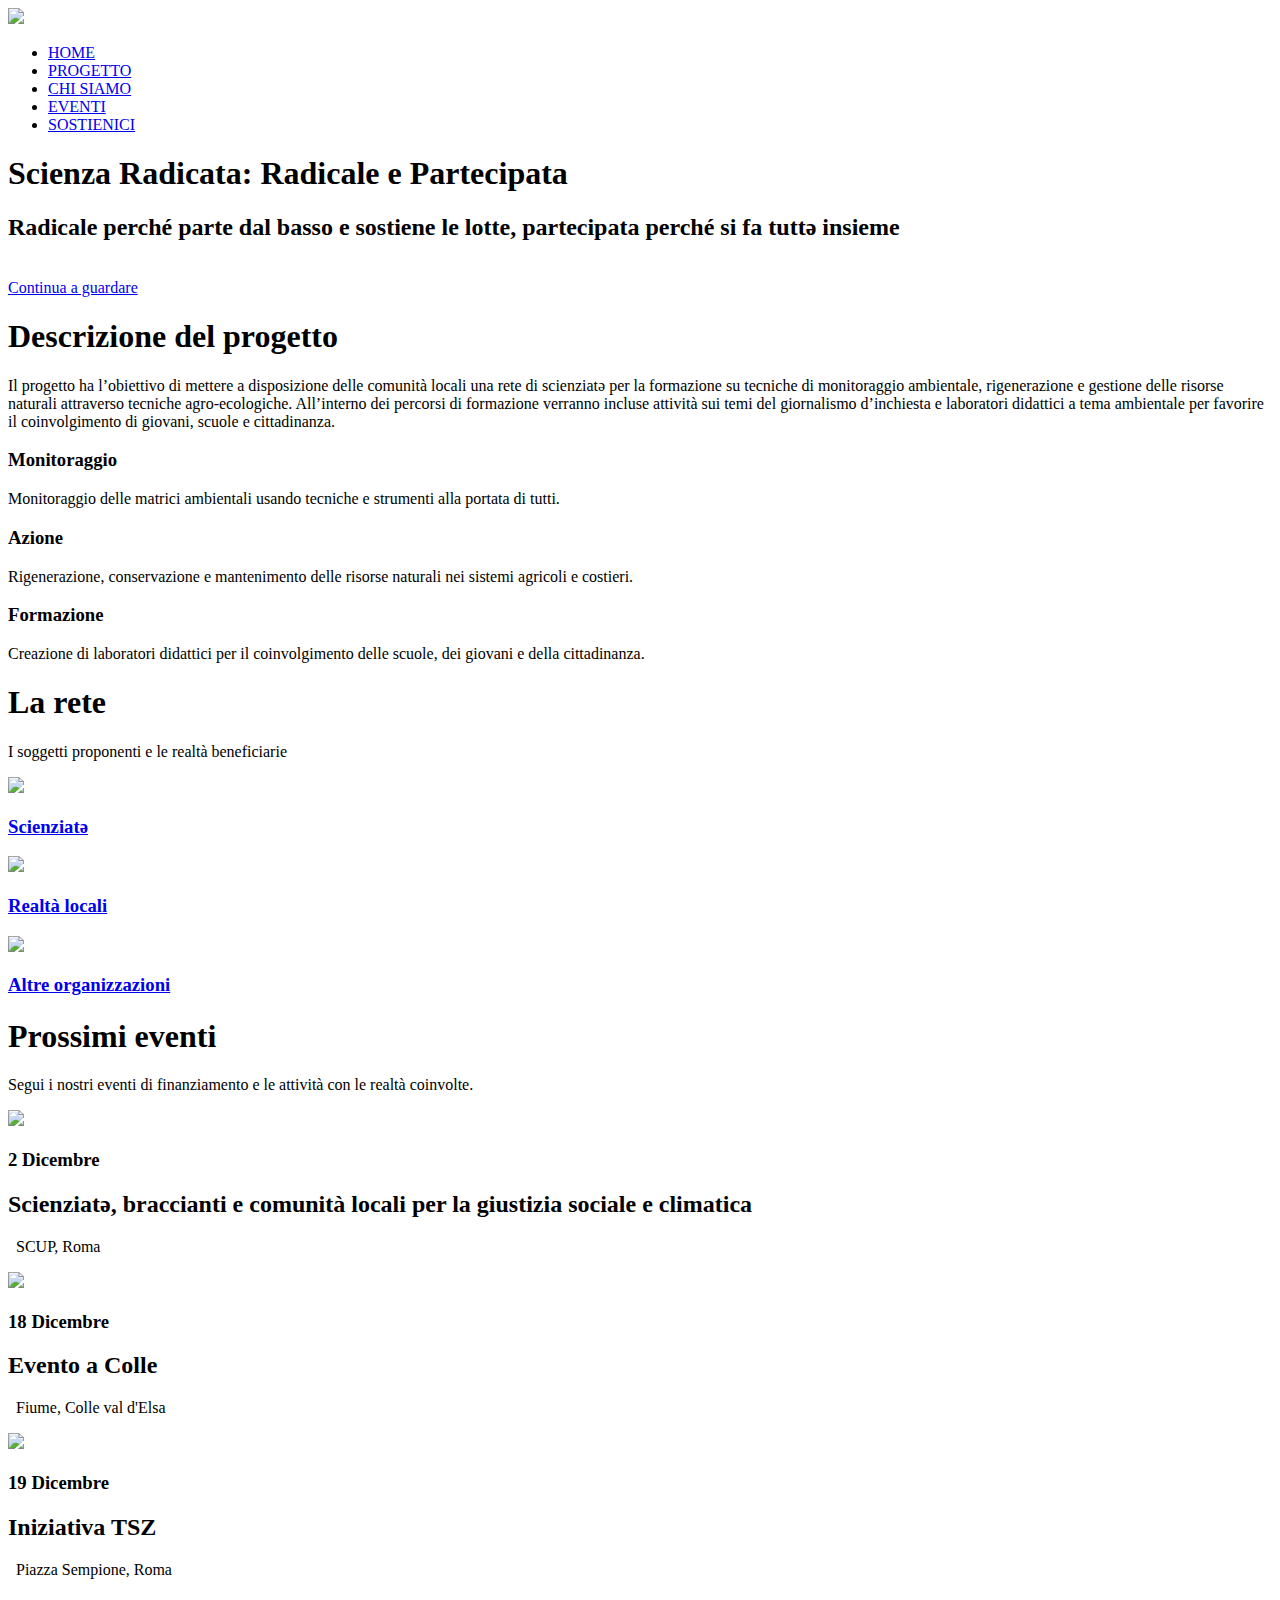
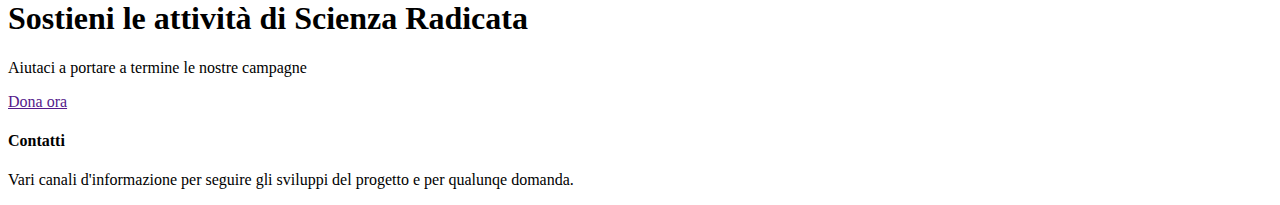
==== index.html @ 487b1993 "Adding newsletter consent" ====
<!DOCTYPE html>
<html>
<head>
    <meta name="viewport" content="with=device-width, initial-scale=1.0">
    <title>Scienza radicata</title>
    <link rel="stylesheet" href="style.css">
    <link rel="preconnect" href="https://fonts.googleapis.com">
<link rel="preconnect" href="https://fonts.gstatic.com" crossorigin>
<link rel="preconnect" href="https://fonts.googleapis.com">
<link rel="preconnect" href="https://fonts.gstatic.com" crossorigin>
<link rel="preconnect" href="https://fonts.googleapis.com">
<link rel="preconnect" href="https://fonts.gstatic.com" crossorigin>
<link href="https://fonts.googleapis.com/css2?family=Kalam:wght@300;400;700&family=Permanent+Marker&family=Ubuntu:wght@300;400;700&display=swap" rel="stylesheet">
<script src="https://kit.fontawesome.com/42b09b937d.js" crossorigin="anonymous"></script>
</head>
<body>
    <section class="header">
        <nav>
            <a href="index.html"><img src="images/logo_vero.png"></a>
            <div class="nav-links" id="navLinks">
               <i class="fas fa-times" onclick="hideMenu()"></i>
                <ul>
                    <li><a href="index.html">HOME</a></li>
                    <li><a href="project.html">PROGETTO</a></li>
                    <li><a href="about.html">CHI SIAMO</a></li>
                    <li><a href="events.html">EVENTI</a></li>
                    <li><a href="fundus.html">SOSTIENICI</a></li>
                </ul>
            </div>
            <i class="fas fa-bars" onclick="showMenu()"></i>
        </nav>
    <div class="text-box">
        <h1>Scienza Radicata: Radicale e Partecipata</h1>
        <h2>Radicale perché parte dal basso e sostiene le lotte, partecipata perché si fa tuttə insieme</h2>
        <br>
        <a href="index.html#target" class="hero-btn">Continua a guardare</a>
    </div>
    </section>

<!-----Progetto----->
<a id="target"></a>
<section class="progetto">
<h1>Descrizione del progetto</h1>
<p>Il progetto ha l’obiettivo di mettere a disposizione delle comunità locali una rete di scienziatə per la formazione su tecniche di monitoraggio ambientale,
    rigenerazione e gestione delle risorse naturali attraverso tecniche agro-ecologiche. All’interno dei percorsi di formazione verranno incluse attività sui 
    temi del giornalismo d’inchiesta e laboratori didattici a tema ambientale per favorire il coinvolgimento di giovani, scuole e cittadinanza.</p>
<div class="row">
    <div class="progetto-col">
        <h3>Monitoraggio</h3>
        <p>Monitoraggio delle matrici ambientali usando tecniche e strumenti alla portata di tutti.</p>
    </div>
    <div class="progetto-col">
        <h3>Azione</h3>
        <p>Rigenerazione, conservazione e mantenimento delle risorse naturali nei sistemi agricoli e costieri.</p>
    </div>
    <div class="progetto-col">
        <h3>Formazione</h3>
        <p>Creazione di laboratori didattici per il coinvolgimento delle scuole, dei giovani e della cittadinanza.</p>
    </div>
</div>
</section>

<!--------Chi siamo------>

<section class="chisiamo">
    <h1>La rete</h1>
    <p>I soggetti proponenti e le realtà beneficiarie</p>
    <div class="row">
        <a href="about.html#scienziati" class="chisiamo-col">
            <img src="images/scienz.jpg">
            <div class="layer">
                <h3>Scienziatə</h3>
            </div>
        </a>
        <a href="about.html#locals" class="chisiamo-col">
            <img src="images/contad.jpeg">
            <div class="layer">
                <h3>Realtà locali</h3>
            </div>
        </a>
        <a href="about.html#others" class="chisiamo-col">
            <img src="images/meteo5.jpg">
            <div class="layer">
                <h3>Altre organizzazioni</h3>
            </div>
        </a>
    </div>
</section>

<!--------Eventi------>
<section class="eventi">
    <h1>Prossimi eventi</h1>
    <p>Segui i nostri eventi di finanziamento e le attività con le realtà coinvolte.</p>
    <div class="row">
        <div class="eventi-col">
            <a href="events.html"><img src="images/evento2dec.jpg"></a>
            <h3>2 Dicembre</h3>
            <h2>Scienziatə, braccianti e comunità locali per la giustizia sociale e climatica</h2>
            <p><i class="fas fa-map-marker-alt"></i>&nbsp;&nbsp;SCUP, Roma</p>
        </div>
        <div class="eventi-col">
            <a href="events.html"><img src="images/colle.jpeg"></a>
            <h3>18 Dicembre</h3>
            <h2>Evento a Colle</h2>
            <p><i class="fas fa-map-marker-alt"></i>&nbsp;&nbsp;Fiume, Colle val d'Elsa</p>
        </div>
        <div class="eventi-col">
            <a href="events.html"><img src="images/esperimento.jpg" height="63%"></a>
            <h3>19 Dicembre</h3>
            <h2>Iniziativa TSZ</h2>
            <p><i class="fas fa-map-marker-alt"></i>&nbsp;&nbsp;Piazza Sempione, Roma</p>
        </div>
    </div>
</section>


<!--------Crwodfunding click------>
<section class="fundus">
        <h1>Sostieni le attività di Scienza Radicata</h1>
        <p>Aiutaci a portare a termine le nostre campagne</p>
        <a href="" class="fund-btn">Dona ora</a>
</section>
<!--------Footer------>
<section class="footer">
<h4>Contatti</h4>
<p>Vari canali d'informazione per seguire gli sviluppi del progetto e per qualunqe domanda.</p>
<div class="icons">
    <i class="fas fa-at"></i>
    <i class="fab fa-facebook-square"></i>
    <i class="fab fa-instagram"></i>
</div>
</section>
<!--------JavaScript for Newsletter------>
<script id="mcjs">!function(c,h,i,m,p){m=c.createElement(h),p=c.getElementsByTagName(h)[0],m.async=1,m.src=i,p.parentNode.insertBefore(m,p)}(document,"script","https://chimpstatic.com/mcjs-connected/js/users/85616a41e59afb852127f98c3/ed9e1bbc231edbe8723649acd.js");</script>
<!--------JavaScript for Toggle Menu------>
<script>
    var navLinks = document.getElementById("navLinks");
    function showMenu(){
        navLinks.style.right = "0";
    }
    function hideMenu(){
        navLinks.style.right = "-200px";
    }
</script>    
</body>
</html>
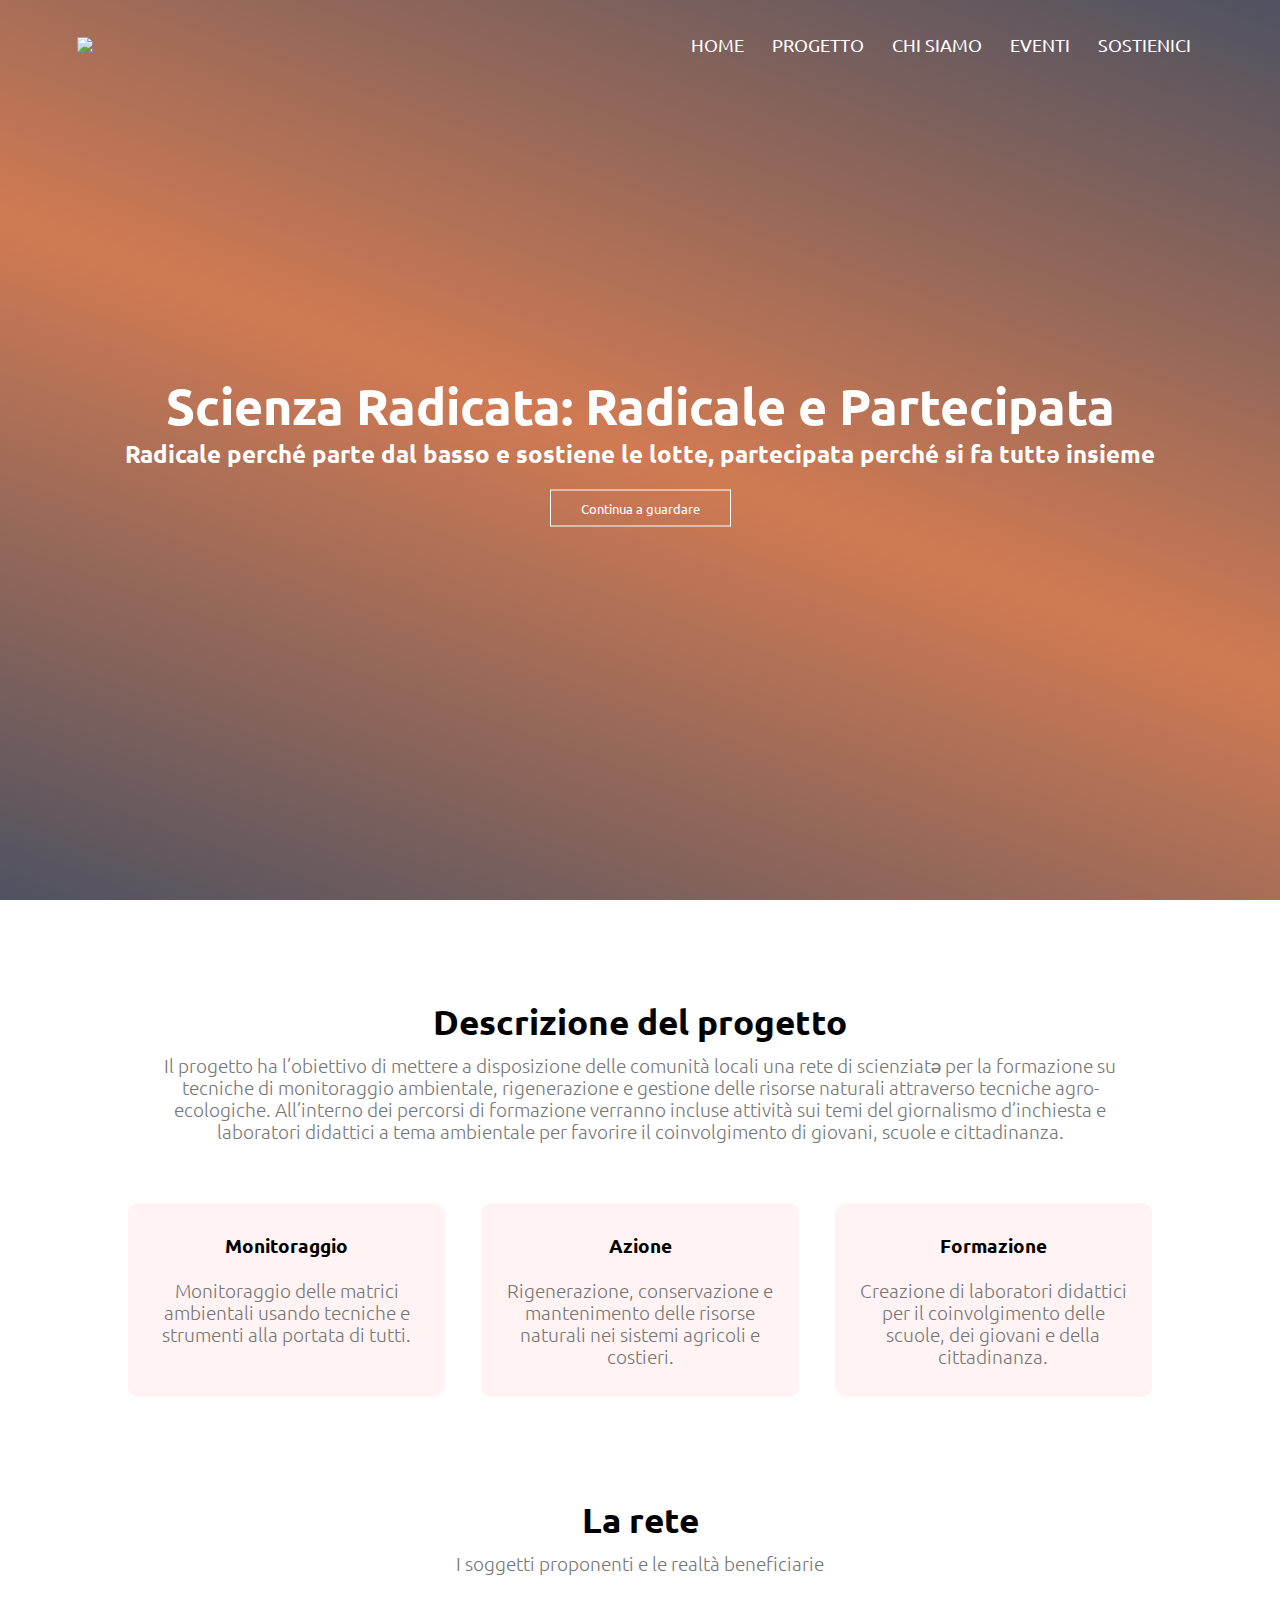
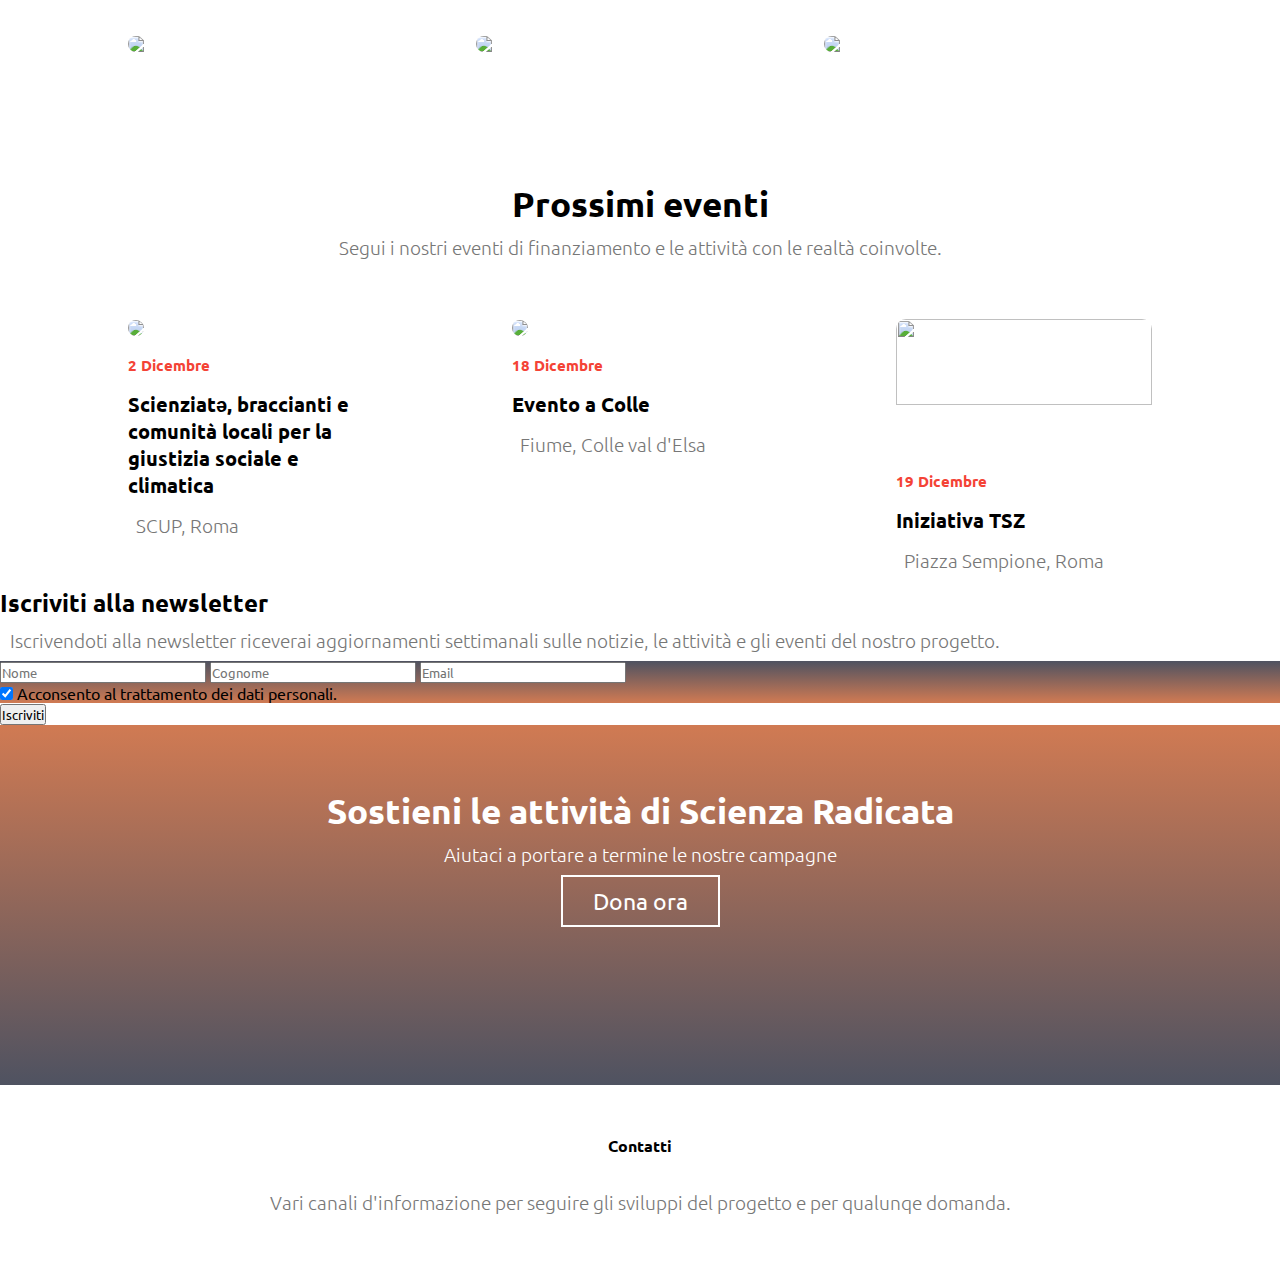
==== commit 01817e2f: "added newsletter" ====
--- a/index.html
+++ b/index.html
@@ -113,6 +113,29 @@
     </div>
 </section>
 
+<!--------Newsletter click------>
+<form method="post" name="myemailform" action="form-to-email.php">
+    <div class="news">
+      <h2>Iscriviti alla newsletter</h2>
+      <p>Iscrivendoti alla newsletter riceverai aggiornamenti settimanali sulle notizie, le attività e gli eventi del nostro progetto.</p>
+    </div>
+  
+    <div class="news" style="background-image: linear-gradient(rgba(4,9,30,0.7),rgba(189, 67, 11, 0.705))">
+      <input type="text" placeholder="Nome" name="nome" required>
+      <input type="text" placeholder="Cognome" name="cognome" required>
+      <input type="text" placeholder="Email" name="email" required>
+      <br>
+      <label>
+        <input type="checkbox" checked="checked" name="subscribe"> Acconsento al trattamento dei dati personali.
+      </label>
+    </div>
+  
+    <div class="news">
+      <a href="index.html">
+        <input type="submit" name='submit' value="Iscriviti">
+      </a>
+    </div>
+</form>
 
 <!--------Crwodfunding click------>
 <section class="fundus">
--- a/style.css
+++ b/style.css
@@ -0,0 +1,1309 @@
+/*-------------------------------------------------------*/
+/*-------------------------------------------------------*/
+/*---------------Sito web Scienza Radicata---------------*/
+*{
+    margin: 0;
+    padding: 0;
+    font-family: 'Kalam', cursive;
+    font-family: 'Permanent Marker', cursive;
+    font-family: 'Ubuntu', sans-serif;
+}
+.header{
+    min-height: 100vh;
+    width: 100%;
+    background-image:linear-gradient(200deg,rgba(4,9,30,0.7),rgba(189, 67, 11, 0.705),rgba(4,9,30,0.7)), url(images/background.jpg);
+    background-position: center;
+    background-size: cover;
+    position: relative;
+}
+nav{
+    display: flex;
+    padding: 2% 6%;
+    justify-content: space-between;
+    align-items: center;
+}
+nav img{
+    width: 150px;
+}
+.nav-links{
+    flex:1;
+    text-align: right;
+}
+.nav-links ul li{
+    list-style: none;
+    display: inline-block;
+    padding: 8px 12px;
+    position: relative;
+}
+.nav-links ul li a{
+    color:  #fff;
+    text-decoration: none;
+    font-size: 18px;
+}
+.nav-links ul li::after{
+    content: '';
+    width: 0%;
+    height: 2px;
+    background: #f44336;
+    display: block;
+    margin: auto;
+    transition: 0.5s;
+}
+.nav-links ul li:hover::after{
+    width: 100%;
+}
+.text-box{
+    width: 90%;
+    color: #fff;
+    position: absolute;
+    top: 50%;
+    left: 50%;
+    transform: translate(-50%,-50%);
+    text-align: center;
+}
+.text-box h1{
+    font-size: 50px;
+}
+.text-box p{
+    margin: 10px 0 20px;
+    font-size: 19px;
+    color: #fff;
+}
+.hero-btn{
+    display: inline-block;
+    text-decoration: none;
+    color: #fff;
+    border: 1px solid #fff;
+    padding: 9px 30px;
+    font-size: 13px;
+    background: transparent;
+    position: relative;
+    cursor: pointer;
+}
+.hero-btn:hover{
+    border: 1px solid #f44336;
+    background: #f44336;
+    transition: 1s;
+}
+nav .fas{
+    display: none;
+}
+nav .far{
+    display: none;
+}
+
+@media(max-width: 700px){
+    .text-box h1{
+        font-size: 20px;
+    }
+    .nav-links ul li{
+        display: block;
+    }
+    .nav-links{
+        position: absolute;
+        background: #f44336;
+        height: 100vh;
+        width: 200px;
+        top: 0;
+        right: -200px;
+        text-align: left;
+        z-index: 2;
+        transition: 1s;
+    }
+    nav .far{
+        display: block;
+        color: #fff;
+        margin: 10px;
+        font-size: 22px;
+        cursor: pointer;
+    }
+    nav .fas{
+        display: block;
+        color: #fff;
+        margin: 10px;
+        font-size: 22px;
+        cursor: pointer;
+    }
+    .nav-links ul{
+        padding: 30px;
+    }
+}
+
+/*-------Progetto-------*/
+
+.progetto{
+    width: 80%;
+    margin: auto;
+    text-align: center;
+    padding-top: 100px;
+}
+h1{
+    font-size: 35px;
+    font-weight: 700;
+}
+p{
+    color: #777;
+    font-size: 19px;
+    font-weight: 300;
+    line-height: 22px;
+    padding: 10px;
+}
+.row{
+    margin-top: 5%;
+    display: flex;
+    justify-content: space-between;
+}
+.progetto-col{
+    flex-basis: 31%;
+    background: #fff3f3;
+    border-radius: 10px;
+    margin-bottom: 5%;
+    padding: 20px 12px;
+    box-sizing: border-box;
+    transition: 0.5s;
+}
+h3{
+    text-align: center;
+    font-weight: 700;
+    margin: 10px 0;
+}
+.progetto-col:hover{
+    box-shadow: 0 0 20px 0px rgba(0,0,0,0.2)
+}
+
+@media(max-width: 700px){
+    .row{
+        flex-direction: column;
+    }
+}
+
+/*-------Chi siamo--------*/
+
+.chisiamo{
+    width: 80%;
+    margin: auto;
+    text-align: center;
+    padding-top: 50px;
+}
+.chisiamo-col{
+    flex-basis: 32%;
+    border-radius: 10px;
+    margin-bottom: 30px;
+    position: relative;
+    overflow: hidden;
+}
+.chisiamo-col img{
+    width: 100%;
+    display: block;
+}
+.layer{
+    background: transparent;
+    height: 100%;
+    width: 100%;
+    position: absolute;
+    top: 0;
+    left: 0;
+    transition: 0.5s;
+}
+.layer:hover{
+    background: rgba(245, 136, 136, 0.7);
+}
+.layer h3{
+    width: 100%;
+    font-weight: 500;
+    color: #fff;
+    font-size: 26px;
+    bottom: 0;
+    left: 50%;
+    transform: translateX(-50%);
+    position: absolute;
+    opacity: 0;
+    transition: 0.5s;
+}
+.layer:hover h3{
+    bottom: 49%;
+    opacity: 1;
+}
+
+/*-------Eventi--------*/
+
+.eventi{
+    width: 80%;
+    margin: auto;
+    text-align: center;
+    padding-top: 100px;
+}
+.eventi-col{
+    flex-basis: 25%;
+    border-radius: 10px;
+    margin-bottom: 5%;
+    text-align: left;
+}
+.eventi-col img{
+    width: 100%;
+    border-radius: 10px;
+}
+.eventi-col p{
+    padding: 0;
+}
+.eventi-col h3{
+    margin-top: 16px;
+    margin-bottom: 5px;
+    text-align: left;
+    font-size: 15px;
+    color: #f44336;
+}
+.eventi-col h2{
+    margin-top: 16px;
+    margin-bottom: 15px;
+    text-align: left;
+    font-size: 20px;
+}
+.eventi-col .fas{
+    color: rgb(245, 136, 136);
+}
+
+/*-------Sostienici--------*/
+.fundus {
+    height: 40vh;
+    width: 100%;
+    background-image: linear-gradient(rgba(189, 67, 11, 0.705),rgba(4,9,30,0.7)),url(images/land.JPG);
+    background-position: center;
+    background-size: cover;
+    text-align: center;
+    color: white;
+}
+.fundus h1{
+    padding-top: 5%;
+}
+.fundus p{
+    color: white;
+    font-size: 19px;
+}
+.fund-btn{
+    display: inline-block;
+    text-decoration: none;
+    color: #fff;
+    border: 2px solid #fff;
+    padding: 9px 30px;
+    font-size: 23px;
+    background: transparent;
+    position: relative;
+    cursor: pointer;
+}
+.fund-btn:hover{
+    border: 1px solid rgba(189, 67, 11, 0.705);
+    background: rgba(189, 67, 11, 0.705);
+    transition: 0.5s;
+}
+@media(max-width: 700px){
+    .fundus h1{
+        font-size: 24px;
+    }
+}
+
+
+/*-------Footer--------*/
+.footer{
+    width: 100%;
+    text-align: center;
+    padding: 30px 0;
+}
+.footer h4{
+    margin-bottom: 25px;
+    margin-top: 20px;
+    font-weight: 600;
+}
+.icons .fas{
+    color: firebrick;
+    margin: 0 13px;
+    cursor: pointer;
+    padding: 18px 0;
+}
+.icons .fab{
+    color: firebrick;
+    margin: 0 13px;
+    cursor: pointer;
+    padding: 18px 0;
+}
+
+
+
+
+
+
+
+
+
+
+
+
+
+
+
+
+
+
+
+
+
+
+
+
+
+
+
+
+
+
+/*----------------------------------------*/
+/*------------pagina Progetto------------*/
+
+.sub-header_proj{
+    height: 50vh;
+    width: 100%;
+    background-image: linear-gradient(200deg,rgba(189, 67, 11, 0.705),rgba(4,9,30,0.7)),url(images/albero.JPG);
+    background-position: center;
+    background-size: cover;
+    text-align: center;
+    color: white;
+}
+.mission{
+    width: 80%;
+    margin: auto;
+    text-align: left;
+    padding-top: 50px;
+}
+.mission-col{
+    flex-basis: 49%;
+    margin-bottom: 10px;
+    position: relative;
+    overflow: hidden;
+}
+.LG{
+    width: 80%;
+    margin: auto;
+    margin-bottom: 5%;
+    text-align: center;
+    padding-top: 50px;
+}
+.colonna_LG{
+    flex-basis: 49%;
+    margin-bottom: 10px;
+    position: relative;
+    overflow: hidden;
+}
+.item_LG{
+    background: #f3f7f7;
+    margin-bottom: 5%;
+    padding: 20px 12px;
+    box-sizing: border-box;
+    transition: 0.5s;
+}
+.item_LG:hover{
+    box-shadow: 0 0 20px 0px rgba(0,0,0,0.2)
+}
+.colonna_LG img{
+    height: 95%;
+}
+.bottom-right {
+    position: absolute;
+    bottom: 8%;
+    right: 16px;
+    color: white;
+  }
+.bottom-right p{
+    color: rgb(0, 0, 0);
+    text-align: center;
+    margin: auto;
+    margin-bottom: 25%;
+    width: 90%;
+}
+
+
+
+
+
+
+
+
+
+
+
+
+
+
+
+
+
+
+
+
+
+
+
+
+
+
+
+
+
+
+
+
+/*----------------------------------------*/
+/*------------pagina Chi Siamo------------*/
+
+.sub-header{
+    height: 50vh;
+    width: 100%;
+    background-image: linear-gradient(to right,rgba(4,9,30,0.7),rgba(189, 67, 11, 0.705),rgba(4,9,30,0.7)),url(images/aboutus.jpg);
+    background-position: center;
+    background-size: cover;
+    text-align: center;
+    color: white;
+}
+/*------------scienziati------------*/
+.scienziat{
+    width: 80%;
+    margin: auto;
+    text-align: center;
+    padding-top: 50px;
+}
+.scienziat-row{
+    margin-top: 5%;
+    height: 50%;
+    display: flex;
+    justify-content: space-between;
+}
+.scienziat-col{
+    flex-basis: 30%;
+    border-radius: 460px;
+    margin-bottom: 10px;
+    position: relative;
+    overflow: hidden;
+}
+.scienziat-col img{
+    width: 100%;
+    display: block;
+}
+.scienziat-col-pietro{
+    flex-basis: 30%;
+    border-radius: 460px;
+    margin-bottom: 10px;
+    position: relative;
+    overflow: hidden;
+}
+.scienziat-col-pietro img{
+    width: 115%;
+    position: absolute;
+    right: 0px;
+    display: block;
+}
+.scienziat-col-viola{
+    flex-basis: 30%;
+    border-radius: 460px;
+    margin-bottom: 10px;
+    position: relative;
+    overflow: hidden;
+}
+.scienziat-col-viola img{
+    width: 100%;
+    position: absolute;
+    bottom: 10px;
+    display: block;
+}
+.scienziat-layer{
+    background: transparent;
+    height: 100%;
+    width: 100%;
+    position: absolute;
+    top: 0;
+    left: 0;
+    transition: 0.5s;
+}
+.scienziat-layer:hover{
+    background: rgba(143, 136, 245, 0.7);
+}
+.scienziat-layer h3{
+    width: 80%;
+    font-weight: 500;
+    color: rgb(238, 245, 131);
+    font-size: 30px;
+    bottom: 0;
+    left: 50%;
+    position: absolute;
+    transform: translateX(-50%);
+    opacity: 0;
+    transition: 0.5s;
+}
+.scienziat-layer:hover h3{
+    bottom: 75%;
+    opacity: 1;
+}
+.scienziat-layer p{
+    width: 80%;
+    font-weight: 300;
+    color: rgb(238, 245, 131);
+    font-size: 18px;
+    bottom: 0;
+    left: 50%;
+    position: absolute;
+    transform: translateX(-50%);
+    opacity: 0;
+    transition: 0.5s;
+}
+.scienziat-layer:hover p{
+    bottom: 10%;
+    opacity: 1;
+}
+
+@media(max-width: 700px){
+    .scienziat-row{
+            flex-direction: column;
+    }
+    .scienziat-layer:hover h3{
+        font-size: 20px;
+    }
+    .scienziat-layer:hover p{
+        font-size: 10px;
+        bottom: 20%;
+    }
+}
+/*------------realtà locali------------*/
+.realta_locali{
+    width: 80%;
+    margin: auto;
+    padding-bottom: 50px;
+    padding-top: 200px;
+    text-align: center;
+}
+.realta_locali-col{
+    flex-basis: 49%;
+    padding: 5px 2px;
+}
+.realta_locali-col img{
+    width: 90%;
+    padding-top: 20%;
+}
+.lista_nonord{
+    color: #777;
+}
+.realta_locali-col h2{
+    padding-top: 20px;
+}
+.realta_locali-col p{
+    padding: 15px 0 25px;
+}
+.realta_locali-col_np{
+    flex-basis: 49%;
+    padding: 70px 2px;
+}
+.realta_locali-col_np img{
+    width: 90%;
+    padding-top: 0%;
+}
+.realta_locali-col_np h2{
+    padding-top: 20px;
+}
+.realta_locali-col_np p{
+    padding: 15px 0 25px;
+}
+.zero-btn{
+    display: inline-block;
+    text-decoration: none;
+    color: #a514b8;
+    border: 1px solid #a514b8;
+    padding: 9px 30px;
+    font-size: 13px;
+    background: transparent;
+    position: relative;
+    cursor: pointer;
+}
+.zero-btn:hover{
+    border: 1px solid #27b81460;
+    background: #27b81460;
+    transition: 1s;
+}
+.fero-btn{
+    display: inline-block;
+    text-decoration: none;
+    color: #b85014;
+    border: 1px solid #b85014;
+    padding: 9px 30px;
+    font-size: 13px;
+    background: transparent;
+    position: relative;
+    cursor: pointer;
+}
+.fero-btn:hover{
+    border: 1px solid #147cb871;
+    background: #147cb871;
+    transition: 1s;
+}
+.bilancione-row{
+    margin-top: 5%;
+    display: flex;
+    justify-content: space-between;
+}
+@media(max-width: 700px){
+    .realta_locali{
+        padding-top: 50px;
+    }
+    .realta_locali-col h2{
+        padding-top: 30px;
+    }
+    .bilancione-row{
+            flex-direction: column-reverse;
+    }
+}
+/*------------altre organizzazioni------------*/
+.altre_org{
+    width: 80%;
+    margin: auto;
+    margin-bottom: 5%;
+    padding-bottom: 50px;
+    padding-top: 200px;
+    text-align: center;
+}
+.org-col{
+    text-decoration:none;
+    flex-basis: 48%;
+    background: #b9fad1;
+    border-radius: 10px;
+    margin-bottom: 0%;
+    padding: 20px 12px;
+    box-sizing: border-box;
+    transition: 0.5s;
+}
+.org-col:hover{
+    box-shadow: 0 0 35px 0px rgba(0,0,0,0.2)
+}
+.org-col h3{
+    font-size: 26px;
+    color: black;
+}
+.due{
+    background: #fab9e2;
+}
+.tre{
+    background: #fad1b9;
+}
+.quattro{
+    background: #b9e2fa;
+}
+@media(max-width: 700px){
+    .altre_org{
+        padding-top: 50px;
+    }
+    .org-col{
+        margin: 5%;
+    }
+}
+
+
+
+
+
+
+
+
+
+
+
+
+
+
+
+
+
+
+
+
+
+
+
+
+
+
+
+/*----------------------------------------*/
+/*------------pagina Eventi------------*/
+
+.schermata_eventi{
+    width: 90%;
+    margin: auto;
+    margin-bottom: 5%;
+    text-align: center;
+    padding-top: 50px;
+}
+.sub-header_events{
+    height: 50vh;
+    width: 100%;
+    background-image: linear-gradient(200deg,rgba(4,9,30,0.7),rgba(189, 67, 11, 0.705)),url(images/eventi.JPG);
+    background-position: center;
+    background-size: cover;
+    text-align: center;
+    color: white;
+}
+/* The actual timeline (the vertical ruler) */
+.timeline {
+    position: relative;
+    max-width: 2000px;
+    margin: auto;
+}
+/* The actual timeline (the vertical ruler) */
+.timeline::after {
+    content: '';
+    position: absolute;
+    width: 6px;
+    background-color: rgba(189, 67, 11, 0.705);
+    top: 0;
+    bottom: 0;
+    left: 50%;
+    margin-left: -3px;
+}
+/* Container around content */
+.container {
+    padding: 10px 50px;
+    position: relative;
+    background-color: inherit;
+    width: 42%;
+}
+/* The circles on the timeline */
+.container::after {
+    content: '';
+    position: absolute;
+    width: 20px;
+    height: 20px;
+    right: -17px;
+    background-color: #61D4E8;
+    border: 4px solid #2DA1E7;
+    top: 15px;
+    border-radius: 50%;
+    z-index: 1;
+}
+/* Place the container to the left */
+.left {
+    left: 0;
+}
+/* Place the container to the right */
+.right {
+    left: 50%;
+}
+/* Add arrows to the left container (pointing right) */
+.left::before {
+    content: " ";
+    height: 0;
+    position: absolute;
+    top: 22px;
+    width: 0;
+    z-index: 1;
+    right: 30px;
+    border: medium solid rgba(189, 67, 11, 0.705);
+    border-width: 10px 0 10px 10px;
+    border-color: transparent transparent transparent rgba(189, 67, 11, 0.705);
+}
+/* Add arrows to the right container (pointing left) */
+.right::before {
+    content: " ";
+    height: 0;
+    position: absolute;
+    top: 22px;
+    width: 0;
+    z-index: 1;
+    left: 30px;
+    border: medium solid rgba(189, 67, 11, 0.705);
+    border-width: 10px 10px 10px 0;
+    border-color: transparent rgba(189, 67, 11, 0.705) transparent transparent;
+}
+/* Fix the circle for containers on the right side */
+.right::after {
+    left: -16px;
+}
+/* The actual content */
+.content {
+    padding: 20px 30px;
+    background: linear-gradient(0deg,rgb(73, 73, 73),rgba(189, 67, 11, 0.705),rgb(73, 73, 73));
+    position: relative;
+    border-radius: 10px;
+    color: white;
+    text-align: center;
+    display: flex;
+    transition: 0.5s;
+}
+.content:hover{
+    box-shadow: 0px 30px 35px 0px rgba(189, 67, 11, 0.705)
+}
+.content p{
+    color: rgb(199, 199, 199);
+    text-align: center;
+}
+.content-col h3{
+    padding-top: 5%;
+    font-size: 30px;
+    color: #0c0c0c;
+}
+.content-col{
+    flex: 60%;
+}
+.img-col{
+    flex: 40%;
+}
+.img-col img{
+    padding: 10%;
+    width: 60%;
+}
+/* Media queries - Responsive timeline on screens less than 600px wide */
+@media screen and (max-width: 700px) {
+    /* Place the timelime to the left */
+      .timeline::after {
+        left: 31px;
+      }
+    /* Full-width containers */
+      .container {
+        width: 100%;
+        padding-left: 70px;
+        padding-right: 25px;
+      }
+    /* Make sure that all arrows are pointing leftwards */
+      .container::before {
+        left: 60px;
+        border: medium solid rgba(189, 67, 11, 0.705);
+        border-width: 10px 10px 10px 0;
+        border-color: transparent rgba(189, 67, 11, 0.705) transparent transparent;
+      }
+    /* Make sure all circles are at the same spot */
+      .left::after, .right::after {
+        left: 15px;
+      }
+    /* Make all right containers behave like the left ones */
+      .right {
+        left: 0%;
+      }
+}
+.modal_1 {
+    display: none; /* Hidden by default */
+    position: fixed; /* Stay in place */
+    z-index: 1; /* Sit on top */
+    padding-top: 100px; /* Location of the box */
+    left: 0;
+    top: 0;
+    width: 100%; /* Full width */
+    height: 100%; /* Full height */
+    overflow: auto; /* Enable scroll if needed */
+    background-color: rgb(0,0,0); /* Fallback color */
+    background-color: rgba(0,0,0,0.4); /* Black w/ opacity */
+}
+/* Modal Content */
+.modal-content_1 {
+    display: flex;
+    position: relative;
+    background-color: #fdebd6f0;
+    text-align: center;
+    margin: auto;
+    padding: 0;
+    border: 5px solid #888;
+    width: 80%;
+    box-shadow: 0 4px 8px 0 rgba(0,0,0,0.2),0 6px 20px 0 rgba(0,0,0,0.19);
+    -webkit-animation-name: animatetop;
+    -webkit-animation-duration: 0.4s;
+    animation-name: animatetop;
+    animation-duration: 0.4s
+}
+.modal_col{
+    flex-basis: 48%;
+}
+.modal_col img{
+    margin-right: 0px;
+}
+.modal_2 {
+    display: none; /* Hidden by default */
+    position: fixed; /* Stay in place */
+    z-index: 1; /* Sit on top */
+    padding-top: 100px; /* Location of the box */
+    left: 0;
+    top: 0;
+    width: 100%; /* Full width */
+    height: 100%; /* Full height */
+    overflow: auto; /* Enable scroll if needed */
+    background-color: rgb(0,0,0); /* Fallback color */
+    background-color: rgba(0,0,0,0.4); /* Black w/ opacity */
+}
+.modal-content_2 {
+    position: relative;
+    background-color: #fdebd6f0;
+    margin: auto;
+    padding: 0;
+    border: 1px solid #888;
+    width: 80%;
+    box-shadow: 0 4px 8px 0 rgba(0,0,0,0.2),0 6px 20px 0 rgba(0,0,0,0.19);
+    -webkit-animation-name: animatetop;
+    -webkit-animation-duration: 0.4s;
+    animation-name: animatetop;
+    animation-duration: 0.4s
+}
+.modal_3 {
+    display: none; /* Hidden by default */
+    position: fixed; /* Stay in place */
+    z-index: 1; /* Sit on top */
+    padding-top: 100px; /* Location of the box */
+    left: 0;
+    top: 0;
+    width: 100%; /* Full width */
+    height: 100%; /* Full height */
+    overflow: auto; /* Enable scroll if needed */
+    background-color: rgb(0,0,0); /* Fallback color */
+    background-color: rgba(0,0,0,0.4); /* Black w/ opacity */
+}
+.modal-content_3 {
+    position: relative;
+    background-color: #fdebd6f0;
+    margin: auto;
+    padding: 0;
+    border: 1px solid #888;
+    width: 80%;
+    box-shadow: 0 4px 8px 0 rgba(0,0,0,0.2),0 6px 20px 0 rgba(0,0,0,0.19);
+    -webkit-animation-name: animatetop;
+    -webkit-animation-duration: 0.4s;
+    animation-name: animatetop;
+    animation-duration: 0.4s
+}
+.modal_4 {
+    display: none; /* Hidden by default */
+    position: fixed; /* Stay in place */
+    z-index: 1; /* Sit on top */
+    padding-top: 100px; /* Location of the box */
+    left: 0;
+    top: 0;
+    width: 100%; /* Full width */
+    height: 100%; /* Full height */
+    overflow: auto; /* Enable scroll if needed */
+    background-color: rgb(0,0,0); /* Fallback color */
+    background-color: rgba(0,0,0,0.4); /* Black w/ opacity */
+}
+.modal-content_4 {
+    position: relative;
+    background-color: #fdebd6f0;
+    margin: auto;
+    padding: 0;
+    border: 1px solid #888;
+    width: 80%;
+    box-shadow: 0 4px 8px 0 rgba(0,0,0,0.2),0 6px 20px 0 rgba(0,0,0,0.19);
+    -webkit-animation-name: animatetop;
+    -webkit-animation-duration: 0.4s;
+    animation-name: animatetop;
+    animation-duration: 0.4s
+}
+.modal_5 {
+    display: none; /* Hidden by default */
+    position: fixed; /* Stay in place */
+    z-index: 1; /* Sit on top */
+    padding-top: 100px; /* Location of the box */
+    left: 0;
+    top: 0;
+    width: 100%; /* Full width */
+    height: 100%; /* Full height */
+    overflow: auto; /* Enable scroll if needed */
+    background-color: rgb(0,0,0); /* Fallback color */
+    background-color: rgba(0,0,0,0.4); /* Black w/ opacity */
+}
+.modal-content_5 {
+    position: relative;
+    background-color: #fdebd6f0;
+    margin: auto;
+    padding: 0;
+    border: 1px solid #888;
+    width: 80%;
+    box-shadow: 0 4px 8px 0 rgba(0,0,0,0.2),0 6px 20px 0 rgba(0,0,0,0.19);
+    -webkit-animation-name: animatetop;
+    -webkit-animation-duration: 0.4s;
+    animation-name: animatetop;
+    animation-duration: 0.4s
+}
+.modal_6 {
+    display: none; /* Hidden by default */
+    position: fixed; /* Stay in place */
+    z-index: 1; /* Sit on top */
+    padding-top: 100px; /* Location of the box */
+    left: 0;
+    top: 0;
+    width: 100%; /* Full width */
+    height: 100%; /* Full height */
+    overflow: auto; /* Enable scroll if needed */
+    background-color: rgb(0,0,0); /* Fallback color */
+    background-color: rgba(0,0,0,0.4); /* Black w/ opacity */
+}
+.modal-content_6 {
+    position: relative;
+    background-color: #fdebd6f0;
+    margin: auto;
+    padding: 0;
+    border: 1px solid #888;
+    width: 80%;
+    box-shadow: 0 4px 8px 0 rgba(0,0,0,0.2),0 6px 20px 0 rgba(0,0,0,0.19);
+    -webkit-animation-name: animatetop;
+    -webkit-animation-duration: 0.4s;
+    animation-name: animatetop;
+    animation-duration: 0.4s
+}
+/* Modal Content */
+
+/* Add Animation */
+@-webkit-keyframes animatetop {
+    from {top:-300px; opacity:0} 
+    to {top:0; opacity:1}
+}
+  
+@keyframes animatetop {
+    from {top:-300px; opacity:0}
+    to {top:0; opacity:1}
+}
+/* The Close Button */
+.close_1 {
+    color: #fdebd6f0;
+    transform: translateX(600px);
+    float: right;
+    margin-right: 20px;
+    font-size: 30px;
+    font-weight: bold;
+} 
+.close_1:hover,
+.close_1:focus {
+    color: #000;
+    text-decoration: none;
+    cursor: pointer;
+}
+.close_2 {
+    color: #fdebd6f0;
+    float: right;
+    margin-right: 20px;
+    font-size: 30px;
+    font-weight: bold;
+} 
+.close_2:hover,
+.close_2:focus {
+    color: #000;
+    text-decoration: none;
+    cursor: pointer;
+}
+.close_3 {
+    color: #fdebd6f0;
+    float: right;
+    margin-right: 20px;
+    font-size: 30px;
+    font-weight: bold;
+} 
+.close_3:hover,
+.close_3:focus {
+    color: #000;
+    text-decoration: none;
+    cursor: pointer;
+}
+.close_4 {
+    color: #fdebd6f0;
+    float: right;
+    margin-right: 20px;
+    font-size: 30px;
+    font-weight: bold;
+} 
+.close_4:hover,
+.close_4:focus {
+    color: #000;
+    text-decoration: none;
+    cursor: pointer;
+}
+.close_5 {
+    color: #fdebd6f0;
+    float: right;
+    margin-right: 20px;
+    font-size: 30px;
+    font-weight: bold;
+} 
+.close_5:hover,
+.close_5:focus {
+    color: #000;
+    text-decoration: none;
+    cursor: pointer;
+}
+.close_6 {
+    color: #fdebd6f0;
+    float: right;
+    margin-right: 20px;
+    font-size: 30px;
+    font-weight: bold;
+} 
+.close_6:hover,
+.close_6:focus {
+    color: #000;
+    text-decoration: none;
+    cursor: pointer;
+}
+/* Slideshow container */
+.slideshow-container {
+    max-width: 500px;
+    position: relative;
+    margin: 5%;
+}  
+/* Next & previous buttons */
+.prev, .next {
+    cursor: pointer;
+    position: absolute;
+    top: 50%;
+    width: auto;
+    padding: 16px;
+    margin-top: -22px;
+    color: white;
+    font-weight: bold;
+    font-size: 18px;
+    transition: 0.6s ease;
+    border-radius: 0 3px 3px 0;
+    user-select: none;
+}
+/* Position the "next button" to the right */
+.next {
+    right: 0;
+    border-radius: 3px 0 0 3px;
+} 
+/* Position the "next button" to the right */
+.prev {
+    left: 0;
+    border-radius: 3px 0 0 3px;
+} 
+/* On hover, add a black background color with a little bit see-through */
+.prev:hover, .next:hover {
+    background-color: rgba(0,0,0,0.8);
+}
+/* Caption text */
+.text {
+    color: #f2f2f2;
+    font-size: 15px;
+    padding: 8px 12px;
+    position: absolute;
+    bottom: 8px;
+    width: 100%;
+    text-align: center;
+}  
+/* Number text (1/3 etc) */
+.numbertext {
+    color: #f2f2f2;
+    font-size: 12px;
+    padding: 8px 12px;
+    position: absolute;
+    top: 0;
+}
+/* The dots/bullets/indicators */
+.dot {
+    cursor: pointer;
+    height: 15px;
+    width: 15px;
+    margin: 0 2px;
+    background-color: #bbb;
+    border-radius: 50%;
+    display: inline-block;
+    transition: background-color 0.6s ease;
+} 
+.active, .dot:hover {
+    background-color: #717171;
+}
+/* Fading animation */
+.fade {
+    -webkit-animation-name: fade;
+    -webkit-animation-duration: 1.5s;
+    animation-name: fade;
+    animation-duration: 1.5s;
+}
+@-webkit-keyframes fade {
+    from {opacity: .4} 
+    to {opacity: 1}
+}
+@keyframes fade {
+    from {opacity: .4} 
+    to {opacity: 1}
+} 
+/* On smaller screens, decrease text size */
+@media only screen and (max-width: 300px) {
+    .prev, .next,.text {font-size: 11px}
+}
+
+
+
+
+
+
+
+
+
+
+
+
+
+
+
+
+
+
+
+
+
+
+
+
+
+
+
+
+
+
+/*----------------------------------------*/
+/*------------pagina Sostienici------------*/
+.sub-header_sost{
+    height: 50vh;
+    width: 100%;
+    background-image: linear-gradient(rgba(4,9,30,0.7),rgba(189, 67, 11, 0.705)),url(images/sky.JPG);
+    background-position: center;
+    background-size: cover;
+    text-align: center;
+    color: white;
+}
+.dona{
+    width: 80%;
+    margin: auto;
+    text-align: center;
+    padding: 5%;
+}
+.fundus {
+    height: 40vh;
+    width: 100%;
+    background-image: linear-gradient(rgba(189, 67, 11, 0.705),rgba(4,9,30,0.7)),url(images/land.JPG);
+    background-position: center;
+    background-size: cover;
+    text-align: center;
+    color: white;
+}
+.fundus h1{
+    padding-top: 5%;
+}
+.fundus p{
+    color: white;
+    font-size: 19px;
+}
+.fund-btn{
+    display: inline-block;
+    text-decoration: none;
+    color: #fff;
+    border: 2px solid #fff;
+    padding: 9px 30px;
+    font-size: 23px;
+    background: transparent;
+    position: relative;
+    cursor: pointer;
+}
+.fund-btn:hover{
+    border: 1px solid rgba(189, 67, 11, 0.705);
+    background: rgba(189, 67, 11, 0.705);
+    transition: 0.5s;
+}
+
+
+
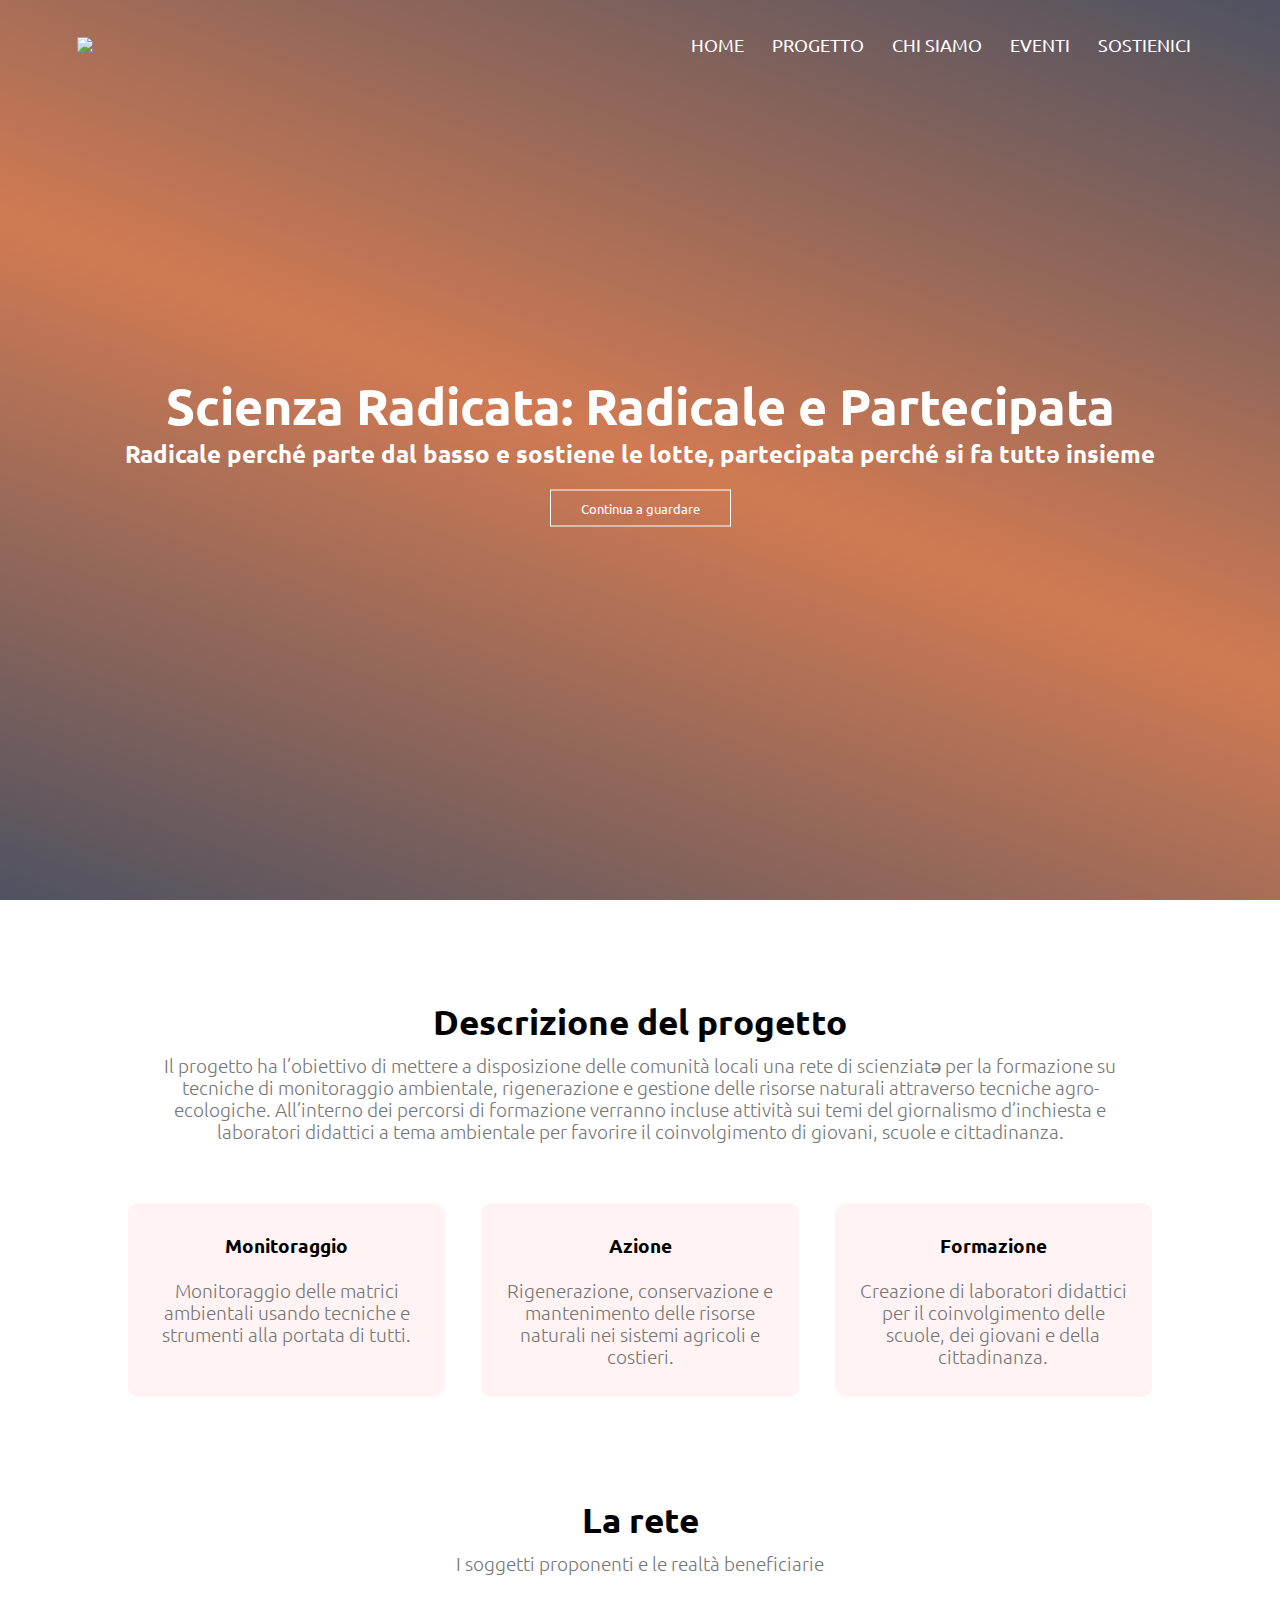
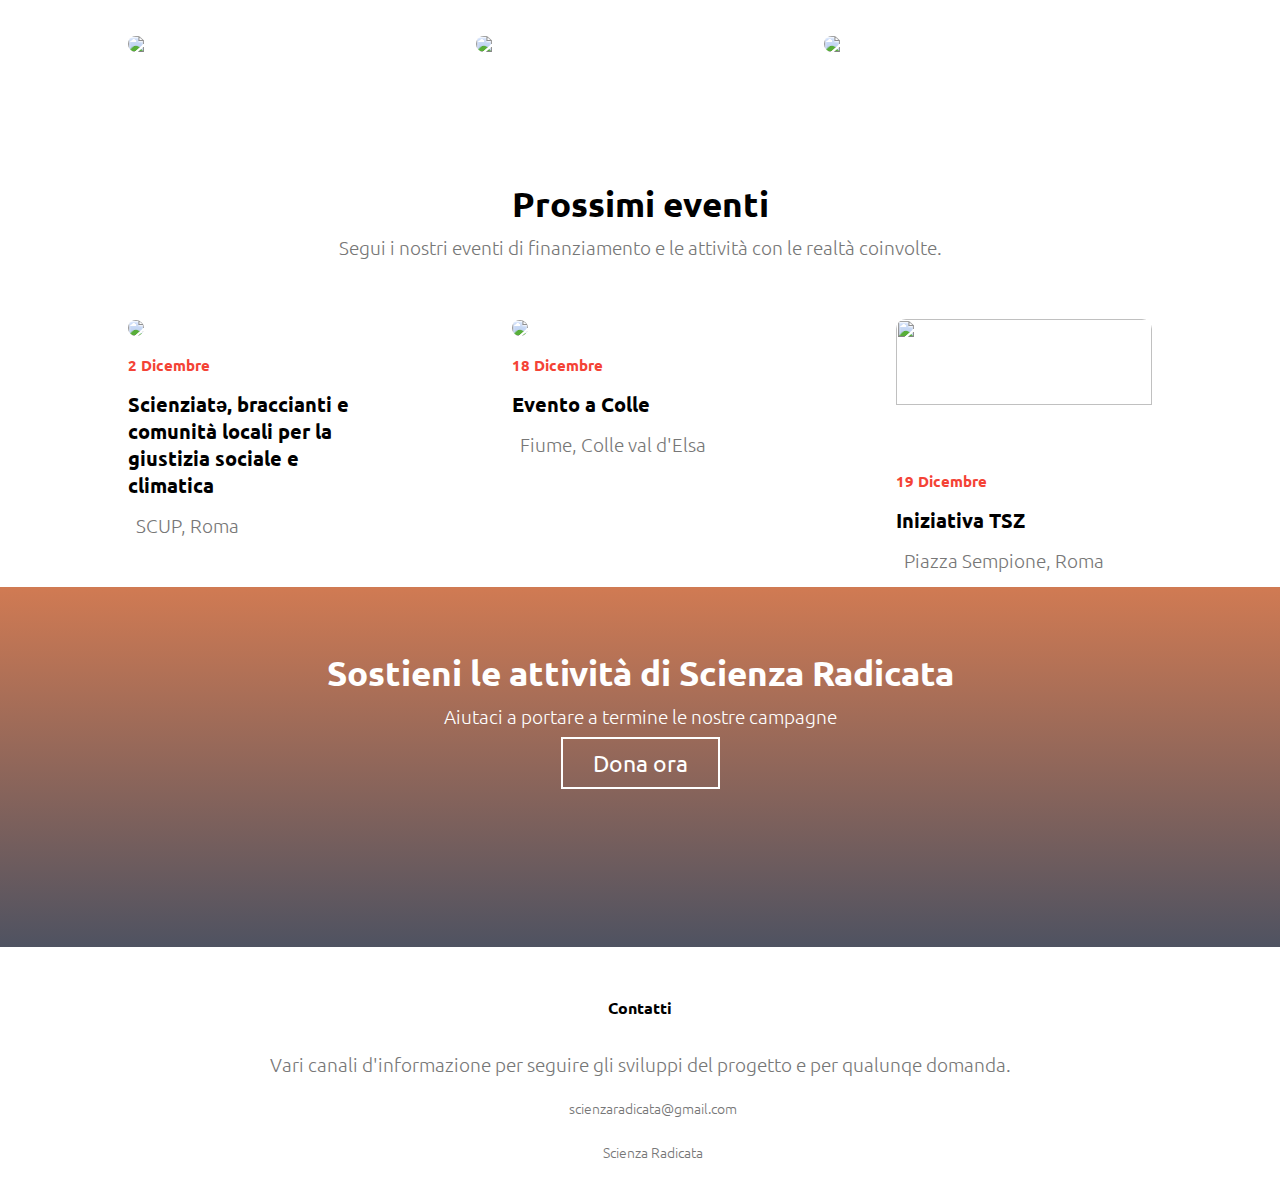
==== commit 1b429ef5: "Update index.html" ====
--- a/index.html
+++ b/index.html
@@ -69,7 +69,7 @@
         <a href="about.html#scienziati" class="chisiamo-col">
             <img src="images/scienz.jpg">
             <div class="layer">
-                <h3>Scienziatə</h3>
+                <h3>Scienziatə e attivistə</h3>
             </div>
         </a>
         <a href="about.html#locals" class="chisiamo-col">
@@ -113,30 +113,6 @@
     </div>
 </section>
 
-<!--------Newsletter click------>
-<form method="post" name="myemailform" action="form-to-email.php">
-    <div class="news">
-      <h2>Iscriviti alla newsletter</h2>
-      <p>Iscrivendoti alla newsletter riceverai aggiornamenti settimanali sulle notizie, le attività e gli eventi del nostro progetto.</p>
-    </div>
-  
-    <div class="news" style="background-image: linear-gradient(rgba(4,9,30,0.7),rgba(189, 67, 11, 0.705))">
-      <input type="text" placeholder="Nome" name="nome" required>
-      <input type="text" placeholder="Cognome" name="cognome" required>
-      <input type="text" placeholder="Email" name="email" required>
-      <br>
-      <label>
-        <input type="checkbox" checked="checked" name="subscribe"> Acconsento al trattamento dei dati personali.
-      </label>
-    </div>
-  
-    <div class="news">
-      <a href="index.html">
-        <input type="submit" name='submit' value="Iscriviti">
-      </a>
-    </div>
-</form>
-
 <!--------Crwodfunding click------>
 <section class="fundus">
         <h1>Sostieni le attività di Scienza Radicata</h1>
@@ -148,13 +124,10 @@
 <h4>Contatti</h4>
 <p>Vari canali d'informazione per seguire gli sviluppi del progetto e per qualunqe domanda.</p>
 <div class="icons">
-    <i class="fas fa-at"></i>
-    <i class="fab fa-facebook-square"></i>
-    <i class="fab fa-instagram"></i>
+    <p style="font-size: 14px;"><i class="fas fa-at" style="font-size: 20px;"></i> scienzaradicata@gmail.com</p>
+    <p style="font-size: 14px;"><a href="https://www.facebook.com/Scienza-Radicata-107640761769529/?ref=page_internal"><i class="fab fa-facebook-square" style="font-size: 20px;"></a></i>Scienza Radicata</p>
 </div>
 </section>
-<!--------JavaScript for Newsletter------>
-<script id="mcjs">!function(c,h,i,m,p){m=c.createElement(h),p=c.getElementsByTagName(h)[0],m.async=1,m.src=i,p.parentNode.insertBefore(m,p)}(document,"script","https://chimpstatic.com/mcjs-connected/js/users/85616a41e59afb852127f98c3/ed9e1bbc231edbe8723649acd.js");</script>
 <!--------JavaScript for Toggle Menu------>
 <script>
     var navLinks = document.getElementById("navLinks");
--- a/style.css
+++ b/style.css
@@ -262,6 +262,7 @@
 .eventi-col .fas{
     color: rgb(245, 136, 136);
 }
+
 
 /*-------Sostienici--------*/
 .fundus {
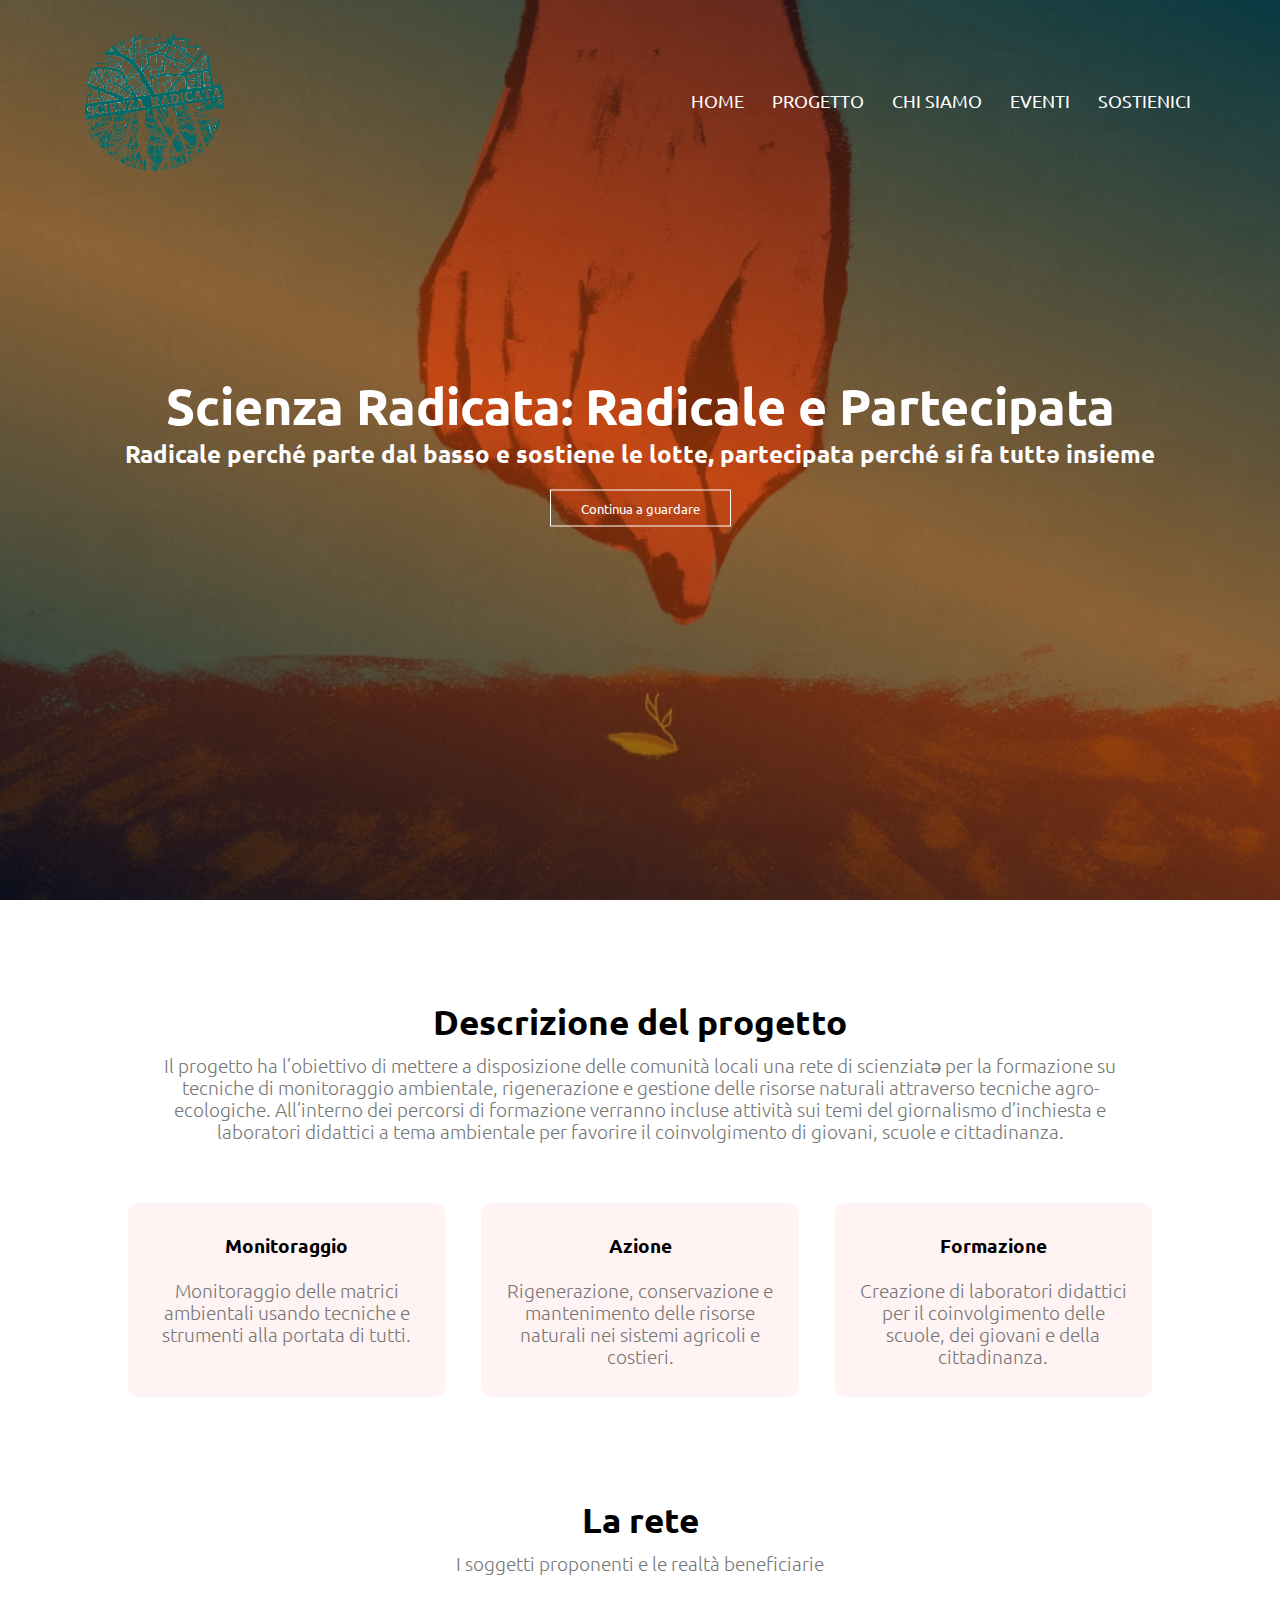
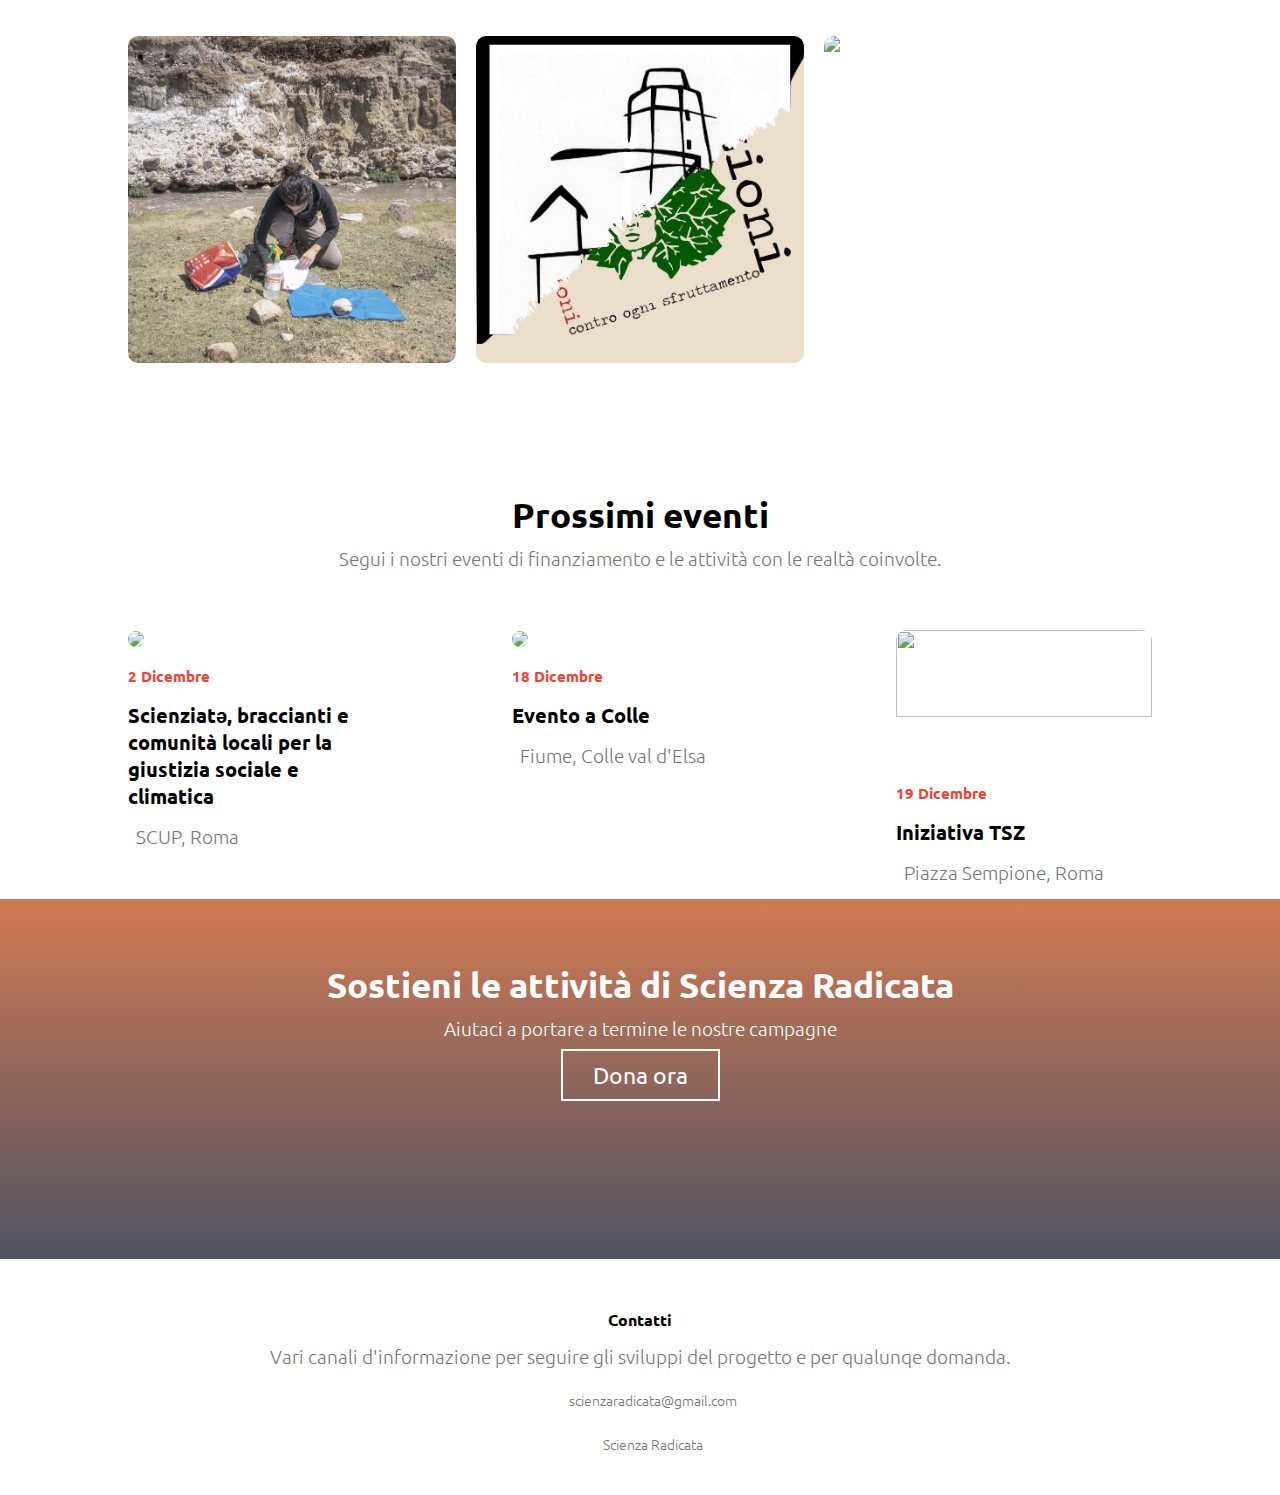
==== commit de431967: "Update index.html" ====
--- a/index.html
+++ b/index.html
@@ -16,7 +16,7 @@
 <body>
     <section class="header">
         <nav>
-            <a href="index.html"><img src="images/logo_vero.png"></a>
+            <a href="index.html"><img src="images/logo.png"></a>
             <div class="nav-links" id="navLinks">
                <i class="fas fa-times" onclick="hideMenu()"></i>
                 <ul>
@@ -67,13 +67,13 @@
     <p>I soggetti proponenti e le realtà beneficiarie</p>
     <div class="row">
         <a href="about.html#scienziati" class="chisiamo-col">
-            <img src="images/scienz.jpg">
+            <img src="images/scienzlaura.jpg">
             <div class="layer">
                 <h3>Scienziatə e attivistə</h3>
             </div>
         </a>
         <a href="about.html#locals" class="chisiamo-col">
-            <img src="images/contad.jpeg">
+            <img src="images/conbila.jpeg">
             <div class="layer">
                 <h3>Realtà locali</h3>
             </div>
--- a/style.css
+++ b/style.css
@@ -11,7 +11,7 @@
 .header{
     min-height: 100vh;
     width: 100%;
-    background-image:linear-gradient(200deg,rgba(4,9,30,0.7),rgba(189, 67, 11, 0.705),rgba(4,9,30,0.7)), url(images/background.jpg);
+    background-image:linear-gradient(200deg,rgba(4,9,30,0.7),rgba(189, 67, 11, 0.705),rgba(4,9,30,0.7)), url(images/background2.jpg);
     background-position: center;
     background-size: cover;
     position: relative;
@@ -311,7 +311,7 @@
     padding: 30px 0;
 }
 .footer h4{
-    margin-bottom: 25px;
+    margin-bottom: 5px;
     margin-top: 20px;
     font-weight: 600;
 }
@@ -319,13 +319,13 @@
     color: firebrick;
     margin: 0 13px;
     cursor: pointer;
-    padding: 18px 0;
+    padding: 0;
 }
 .icons .fab{
     color: firebrick;
     margin: 0 13px;
     cursor: pointer;
-    padding: 18px 0;
+    padding: 0;
 }
 
 
@@ -741,7 +741,7 @@
 .sub-header_events{
     height: 50vh;
     width: 100%;
-    background-image: linear-gradient(200deg,rgba(4,9,30,0.7),rgba(189, 67, 11, 0.705)),url(images/eventi.JPG);
+    background-image: linear-gradient(200deg,rgba(4,9,30,0.7),rgba(189, 67, 11, 0.705)),url(images/eventi.jpeg);
     background-position: center;
     background-size: cover;
     text-align: center;
